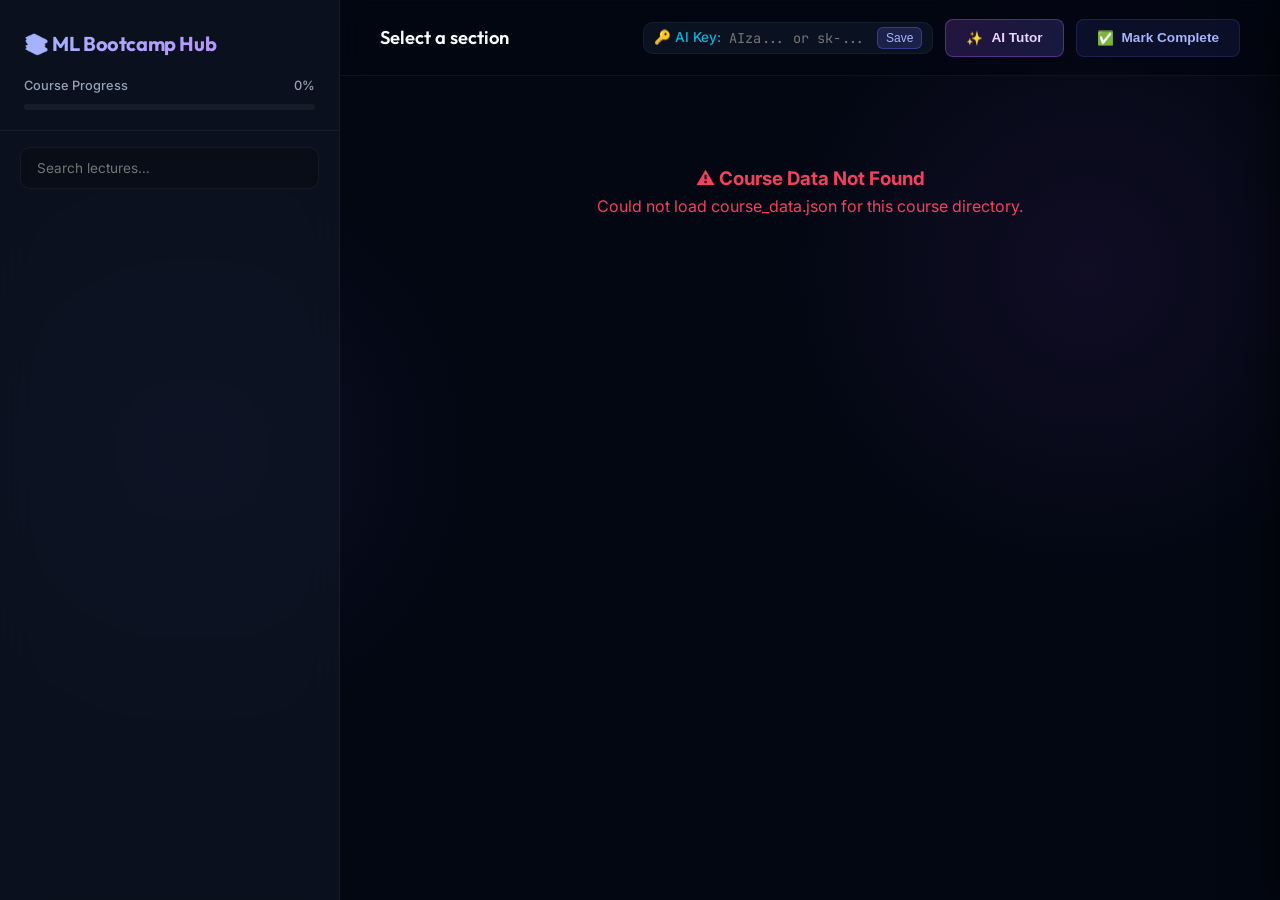
==== tutorial_dashboard.html @ dd0dc94d "initial commit" ====
<!DOCTYPE html>
<html lang="en">
<head>
    <meta charset="UTF-8">
    <meta name="viewport" content="width=device-width, initial-scale=1.0">
    <title>ML Bootcamp — Interactive Local Dashboard</title>
    <meta name="description" content="A comprehensive, transcript-based study guide linked to local course files.">
    
    <link rel="preconnect" href="https://fonts.googleapis.com">
    <link rel="preconnect" href="https://fonts.gstatic.com" crossorigin>
    <link href="https://fonts.googleapis.com/css2?family=Inter:wght@300;400;500;600;700&family=JetBrains+Mono:wght@400;500&family=Outfit:wght@500;600;700&display=swap" rel="stylesheet">
    
    <link rel="icon" href="data:image/svg+xml,<svg xmlns=%22http://www.w3.org/2000/svg%22 viewBox=%220 0 100 100%22><text y=%22.9em%22 font-size=%2290%22>🚀</text></svg>">
    <link rel="stylesheet" href="assets/css/style.css">
</head>
<body>

    <!-- SIDEBAR -->
    <aside>
        <div class="sidebar-header">
            <h1>📚 ML Bootcamp Hub</h1>
            <div class="progress-text">
                <span>Course Progress</span>
                <span id="progress-percent">0%</span>
            </div>
            <div class="progress-bar">
                <div class="progress-fill" id="progress-fill"></div>
            </div>
        </div>
        <div class="sidebar-search">
            <input type="text" class="search-input" id="search-bar" placeholder="Search lectures…">
        </div>
        <div class="sidebar-menu" id="menu-container">
            <!-- Menu items will be injected here by app.js -->
        </div>
    </aside>

    <!-- MAIN WORKSPACE -->
    <main>
        <header>
            <div class="header-title-container">
                <h2 id="header-section-title">Select a section</h2>
            </div>
            <div class="header-actions">
                <div id="tutorial-selector-container" style="display:none; align-items:center; gap:6px;">
                    <select id="tutorial-select" onchange="if(this.value) window.location.href='?file='+encodeURIComponent(this.value)" style="background:#1e293b; color:#f8fafc; border:1px solid rgba(255,255,255,0.2); padding:6px 12px; border-radius:6px; font-family:'Inter',sans-serif; cursor:pointer; font-size:13px;">
                    </select>
                    <input type="file" id="header-json-upload" accept=".json" style="display:none;" onchange="uploadHeaderTutorial(event)">
                    <button onclick="document.getElementById('header-json-upload').click()" title="Upload New Tutorial JSON" style="background:rgba(16,185,129,0.2); color:#34d399; border:1px solid rgba(16,185,129,0.4); padding:6px 10px; border-radius:6px; cursor:pointer; font-size:13px; font-weight:600;">
                        📤 +
                    </button>
                </div>
                <div class="ai-key-box">
                    <span>🔑 AI Key:</span>
                    <input type="password" id="ai-api-key-input" placeholder="AIza... or sk-...">
                    <button onclick="saveApiKey()">Save</button>
                </div>
                <button class="quick-action-btn ai-btn" onclick="toggleAIChatDrawer(true)">
                    <span>✨</span> AI Tutor
                </button>
                <button class="quick-action-btn" onclick="toggleProgressOfActive()">
                    <span>✅</span> Mark Complete
                </button>
            </div>
        </header>
        <div class="content-workspace" id="content-container">
            <!-- Content will be injected here by app.js -->
        </div>

        <!-- FLOATING SELECTION POPOVER -->
        <div id="ai-selection-popover" class="ai-selection-popover" onclick="askAIAboutSelection()">
            <span>✨</span> Explain Selection with AI
        </div>

        <!-- AI CHAT DRAWER -->
        <aside id="ai-chat-drawer" class="ai-chat-drawer">
            <div class="ai-drawer-header">
                <div class="ai-drawer-title">
                    <span>🤖</span>
                    <h3>ML Bootcamp AI Tutor</h3>
                </div>
                <button class="ai-drawer-close" onclick="toggleAIChatDrawer(false)">✕</button>
            </div>
            
            <div id="ai-context-preview" class="ai-context-preview" style="display: none;">
                <div class="ai-ctx-header">
                    <span>📌 Selected Context:</span>
                    <button onclick="clearSelectionContext()">✕</button>
                </div>
                <p id="ai-context-text"></p>
            </div>

            <div class="ai-quick-prompts">
                <button onclick="sendQuickPrompt('explain')">💡 Explain Simply</button>
                <button onclick="sendQuickPrompt('code')">💻 Show Code</button>
                <button onclick="sendQuickPrompt('interview')">❓ Interview Q&A</button>
                <button onclick="sendQuickPrompt('debug')">🔍 Debug / Tips</button>
            </div>

            <div id="ai-chat-messages" class="ai-chat-messages">
                <div class="ai-welcome">
                    <span class="ai-welcome-icon">⚡</span>
                    <h4>ML Bootcamp AI Tutor Ready</h4>
                    <p>Highlight any text in the tutorial or ask questions directly below for instant deep-dives, code snippets, and explanations!</p>
                </div>
            </div>

            <div class="ai-chat-input-area">
                <textarea id="ai-chat-input" placeholder="Ask AI anything about this lecture..." rows="2" onkeydown="if(event.key==='Enter' && !event.shiftKey){event.preventDefault(); sendAIMessage();}"></textarea>
                <div class="ai-input-actions">
                    <button class="ai-clear-btn" onclick="clearAIChatHistory()">🗑️ Clear</button>
                    <button class="ai-send-btn" onclick="sendAIMessage()">Send ↗</button>
                </div>
            </div>
        </aside>

        <!-- RESOURCES MODAL -->
        <div id="resources-modal" class="modal-overlay" onclick="closeResourcesModal(event)">
            <div class="modal-card" onclick="event.stopPropagation()">
                <div class="modal-header">
                    <div class="modal-header-title">
                        <span>📦</span>
                        <h3 id="modal-title">Session Resources</h3>
                    </div>
                    <button class="modal-close-btn" onclick="closeResourcesModal()">✕</button>
                </div>
                <div class="modal-body" id="modal-files-list">
                    <!-- File links injected here -->
                </div>
            </div>
        </div>
    </main>

    <!-- LOAD DATA & LOGIC -->
    <script src="assets/js/app.js"></script>
    <script src="assets/js/chatbot.js"></script>

</body>
</html>
---- assets/css/style.css ----
:root {
    --bg-base: #030712;
    --sidebar-bg: rgba(17, 24, 39, 0.6);
    --glass-bg: rgba(31, 41, 55, 0.4);
    --glass-border: rgba(255, 255, 255, 0.05);
    --glass-border-hover: rgba(255, 255, 255, 0.15);
    
    --text-primary: #f8fafc;
    --text-secondary: #94a3b8;
    --text-tertiary: #64748b;
    
    --accent-indigo: #6366f1;
    --accent-purple: #a855f7;
    --accent-cyan: #06b6d4;
    --accent-emerald: #10b981;
    --accent-amber: #f59e0b;
    --accent-rose: #f43f5e;
    
    --code-bg: #09090b;
    
    --font-sans: 'Inter', sans-serif;
    --font-heading: 'Outfit', sans-serif;
    --font-mono: 'JetBrains Mono', monospace;
    
    --shadow-glow: 0 0 20px rgba(99, 102, 241, 0.15);
    --transition: all 0.3s cubic-bezier(0.4, 0, 0.2, 1);
}

* {
    box-sizing: border-box;
    margin: 0;
    padding: 0;
}

body {
    background-color: var(--bg-base);
    background-image: 
        radial-gradient(circle at 15% 50%, rgba(99, 102, 241, 0.08) 0%, transparent 25%),
        radial-gradient(circle at 85% 30%, rgba(168, 85, 247, 0.08) 0%, transparent 25%);
    color: var(--text-primary);
    font-family: var(--font-sans);
    display: flex;
    height: 100vh;
    overflow: hidden;
    line-height: 1.6;
}

::-webkit-scrollbar { width: 6px; height: 6px; }
::-webkit-scrollbar-track { background: transparent; }
::-webkit-scrollbar-thumb { background: rgba(255,255,255,0.1); border-radius: 10px; }
::-webkit-scrollbar-thumb:hover { background: rgba(255,255,255,0.2); }

/* SIDEBAR */
aside {
    width: 340px;
    background: var(--sidebar-bg);
    backdrop-filter: blur(20px);
    -webkit-backdrop-filter: blur(20px);
    border-right: 1px solid var(--glass-border);
    display: flex;
    flex-direction: column;
    height: 100%;
    flex-shrink: 0;
    z-index: 10;
}

.sidebar-header {
    padding: 28px 24px 20px;
    border-bottom: 1px solid var(--glass-border);
}

.sidebar-header h1 {
    font-family: var(--font-heading);
    font-size: 1.25rem;
    font-weight: 700;
    background: linear-gradient(to right, #a5b4fc, #c084fc);
    -webkit-background-clip: text;
    -webkit-text-fill-color: transparent;
    margin-bottom: 16px;
    letter-spacing: -0.02em;
}

.progress-text {
    font-size: 0.8rem;
    font-weight: 500;
    color: var(--text-secondary);
    display: flex;
    justify-content: space-between;
    margin-bottom: 8px;
}

.progress-bar {
    width: 100%;
    height: 6px;
    background-color: rgba(255,255,255,0.05);
    border-radius: 4px;
    overflow: hidden;
}

.progress-fill {
    height: 100%;
    width: 0%;
    background: linear-gradient(to right, var(--accent-indigo), var(--accent-purple));
    border-radius: 4px;
    transition: width 0.6s cubic-bezier(0.4, 0, 0.2, 1);
    box-shadow: var(--shadow-glow);
}

.sidebar-search {
    padding: 16px 20px;
}

.search-input {
    width: 100%;
    padding: 12px 16px;
    background-color: rgba(0,0,0,0.2);
    border: 1px solid var(--glass-border);
    border-radius: 10px;
    color: var(--text-primary);
    font-size: 0.85rem;
    font-family: var(--font-sans);
    outline: none;
    transition: var(--transition);
}

.search-input:focus {
    border-color: var(--accent-indigo);
    box-shadow: 0 0 0 3px rgba(99, 102, 241, 0.1);
}

.sidebar-menu {
    flex-grow: 1;
    overflow-y: auto;
    padding: 8px 16px 24px;
}

.menu-item {
    display: flex;
    align-items: flex-start;
    padding: 14px 16px;
    border-radius: 12px;
    cursor: pointer;
    transition: var(--transition);
    margin-bottom: 8px;
    border: 1px solid transparent;
    user-select: none;
}

.menu-item:hover {
    background-color: var(--glass-bg);
    border-color: var(--glass-border);
}

.menu-item.active {
    background-color: rgba(99, 102, 241, 0.1);
    border-color: rgba(99, 102, 241, 0.2);
    box-shadow: var(--shadow-glow);
}

.menu-checkbox {
    margin-right: 14px;
    margin-top: 3px;
    width: 18px;
    height: 18px;
    accent-color: var(--accent-emerald);
    cursor: pointer;
    flex-shrink: 0;
}

.menu-item-text {
    display: flex;
    flex-direction: column;
}

.menu-item-num {
    font-family: var(--font-mono);
    font-size: 0.7rem;
    font-weight: 500;
    color: var(--text-tertiary);
    margin-bottom: 4px;
    text-transform: uppercase;
    letter-spacing: 0.05em;
}

.menu-item.active .menu-item-num {
    color: var(--accent-indigo);
}

.menu-item-title {
    font-size: 0.9rem;
    font-weight: 500;
    color: var(--text-secondary);
    line-height: 1.4;
}

.menu-item:hover .menu-item-title {
    color: var(--text-primary);
}

.menu-item.active .menu-item-title {
    color: #e0e7ff;
    font-weight: 600;
}

/* MAIN WORKSPACE */
main {
    flex-grow: 1;
    display: flex;
    flex-direction: column;
    height: 100%;
    overflow: hidden;
    position: relative;
    transition: margin-right 0.35s cubic-bezier(0.16, 1, 0.3, 1), width 0.35s cubic-bezier(0.16, 1, 0.3, 1);
}

body.ai-drawer-open main {
    margin-right: 440px;
}

header {
    height: 76px;
    border-bottom: 1px solid var(--glass-border);
    display: flex;
    align-items: center;
    justify-content: space-between;
    padding: 0 40px;
    background: rgba(3, 7, 18, 0.7);
    backdrop-filter: blur(12px);
    -webkit-backdrop-filter: blur(12px);
    flex-shrink: 0;
    z-index: 5;
}

.header-title-container h2 {
    font-family: var(--font-heading);
    font-size: 1.15rem;
    font-weight: 600;
    color: var(--text-primary);
}

.quick-action-btn {
    background: rgba(99, 102, 241, 0.1);
    border: 1px solid rgba(99, 102, 241, 0.2);
    padding: 10px 20px;
    border-radius: 8px;
    color: #a5b4fc;
    font-size: 0.85rem;
    font-weight: 600;
    cursor: pointer;
    transition: var(--transition);
    display: flex;
    align-items: center;
    gap: 8px;
}

.quick-action-btn:hover {
    background: var(--accent-indigo);
    color: #fff;
    box-shadow: 0 4px 12px rgba(99, 102, 241, 0.3);
    border-color: var(--accent-indigo);
    transform: translateY(-1px);
}

.content-workspace {
    flex-grow: 1;
    overflow-y: auto;
    padding: 48px 64px 80px;
    scroll-behavior: smooth;
}

/* CONTENT STYLES */
.section-container {
    display: none;
    max-width: 900px;
    margin: 0 auto;
    animation: slideUp 0.4s cubic-bezier(0.16, 1, 0.3, 1) forwards;
}

.section-container.active {
    display: block;
}

@keyframes slideUp {
    from { opacity: 0; transform: translateY(16px); }
    to { opacity: 1; transform: translateY(0); }
}

.section-hero {
    padding: 40px;
    background: var(--glass-bg);
    border: 1px solid var(--glass-border);
    border-radius: 20px;
    margin-bottom: 48px;
    position: relative;
    overflow: hidden;
    backdrop-filter: blur(10px);
    box-shadow: 0 8px 32px rgba(0,0,0,0.2);
}

.section-hero::before {
    content: '';
    position: absolute;
    top: 0;
    left: 0;
    width: 4px;
    height: 100%;
    background: linear-gradient(to bottom, var(--accent-indigo), var(--accent-purple));
}

.section-hero .badge {
    display: inline-block;
    padding: 6px 12px;
    background: rgba(99, 102, 241, 0.15);
    border: 1px solid rgba(99, 102, 241, 0.3);
    border-radius: 20px;
    font-family: var(--font-mono);
    font-size: 0.75rem;
    font-weight: 600;
    color: #a5b4fc;
    margin-bottom: 16px;
    letter-spacing: 0.05em;
}

.section-hero h1 {
    font-family: var(--font-heading);
    font-size: 2.2rem;
    font-weight: 700;
    margin-bottom: 12px;
    letter-spacing: -0.03em;
    color: #fff;
}

.section-hero p {
    color: var(--text-secondary);
    font-size: 1.05rem;
    line-height: 1.6;
}

/* File Attachments Block */
.files-container {
    margin-top: 24px;
    display: flex;
    flex-wrap: wrap;
    gap: 12px;
}

.file-link {
    display: inline-flex;
    align-items: center;
    gap: 8px;
    padding: 10px 16px;
    border-radius: 10px;
    text-decoration: none;
    font-weight: 600;
    font-size: 0.85rem;
    transition: var(--transition);
    border: 1px solid transparent;
}

.file-link.type-ipynb {
    background: rgba(245, 158, 11, 0.1);
    color: #fcd34d;
    border-color: rgba(245, 158, 11, 0.2);
}
.file-link.type-ipynb:hover { background: rgba(245, 158, 11, 0.2); }

.file-link.type-pdf {
    background: rgba(239, 68, 68, 0.1);
    color: #fca5a5;
    border-color: rgba(239, 68, 68, 0.2);
}
.file-link.type-pdf:hover { background: rgba(239, 68, 68, 0.2); }

.file-link.type-vtt {
    background: rgba(16, 185, 129, 0.1);
    color: #6ee7b7;
    border-color: rgba(16, 185, 129, 0.2);
}
.file-link.type-vtt:hover { background: rgba(16, 185, 129, 0.2); }

.file-link.type-zip, .file-link.type-csv {
    background: rgba(59, 130, 246, 0.1);
    color: #93c5fd;
    border-color: rgba(59, 130, 246, 0.2);
}
.file-link.type-zip:hover, .file-link.type-csv:hover { background: rgba(59, 130, 246, 0.2); }


/* Old content styles compatibility */
h2.sh {
    font-family: var(--font-heading);
    font-size: 1.5rem;
    font-weight: 600;
    margin-top: 56px;
    margin-bottom: 24px;
    color: #fff;
    display: flex;
    align-items: center;
    gap: 12px;
}

h2.sh::after {
    content: '';
    flex-grow: 1;
    height: 1px;
    background: linear-gradient(to right, var(--glass-border), transparent);
}

h3.subh {
    font-family: var(--font-heading);
    font-size: 1.15rem;
    font-weight: 600;
    margin-top: 36px;
    margin-bottom: 16px;
    color: #c084fc;
}

p.tb {
    font-size: 1rem;
    color: var(--text-secondary);
    line-height: 1.8;
    margin-bottom: 24px;
}

.callout {
    padding: 24px;
    background: rgba(31, 41, 55, 0.5);
    border: 1px solid var(--glass-border);
    border-left: 4px solid var(--accent-indigo);
    border-radius: 12px;
    margin: 32px 0;
    backdrop-filter: blur(10px);
}
.callout.tip { border-left-color: var(--accent-emerald); background: rgba(16, 185, 129, 0.05); }
.callout.warn { border-left-color: var(--accent-amber); background: rgba(245, 158, 11, 0.05); }
.callout.purple { border-left-color: var(--accent-purple); background: rgba(168, 85, 247, 0.05); }
.callout.danger { border-left-color: var(--accent-rose); background: rgba(244, 63, 94, 0.05); }

.callout h5, .callout strong { color: #fff; }

.g2 { display: grid; grid-template-columns: repeat(auto-fit, minmax(280px, 1fr)); gap: 24px; margin: 32px 0; }
.card {
    background: var(--glass-bg);
    border: 1px solid var(--glass-border);
    border-radius: 16px;
    padding: 24px;
    transition: var(--transition);
}
.card:hover { border-color: rgba(99, 102, 241, 0.4); transform: translateY(-4px); }
.card h3 { color: #e0e7ff; margin-bottom: 12px; font-weight: 600; font-family: var(--font-heading); }

ul.bl, ol.steps { padding-left: 28px; margin: 24px 0; }
ul.bl li, ol.steps li { font-size: 1rem; color: var(--text-secondary); line-height: 1.8; margin-bottom: 12px; padding-left: 8px; }

pre {
    background: var(--code-bg);
    border: 1px solid var(--glass-border);
    border-radius: 12px;
    padding: 24px;
    margin: 32px 0;
    overflow-x: auto;
}
pre code { font-family: var(--font-mono); font-size: 0.88rem; color: #f8fafc; }

table.ct { width: 100%; border-collapse: separate; border-spacing: 0; margin: 32px 0; border: 1px solid var(--glass-border); border-radius: 12px; overflow: hidden; }
.ct th { background: rgba(99, 102, 241, 0.1); color: #e0e7ff; padding: 16px 20px; text-align: left; }
.ct td { padding: 16px 20px; border-bottom: 1px solid rgba(255,255,255,0.03); color: var(--text-secondary); background: rgba(31, 41, 55, 0.3); }

/* RESOURCES TOGGLE BUTTON */
.resources-toggle-btn {
    background: linear-gradient(135deg, rgba(99, 102, 241, 0.2), rgba(168, 85, 247, 0.2));
    border: 1px solid rgba(99, 102, 241, 0.4);
    color: #fff;
    padding: 14px 28px;
    border-radius: 14px;
    font-family: var(--font-heading);
    font-size: 1.05rem;
    font-weight: 600;
    cursor: pointer;
    display: inline-flex;
    align-items: center;
    gap: 12px;
    transition: var(--transition);
    box-shadow: 0 4px 20px rgba(99, 102, 241, 0.15);
}
.resources-toggle-btn:hover {
    background: linear-gradient(135deg, rgba(99, 102, 241, 0.4), rgba(168, 85, 247, 0.4));
    border-color: #818cf8;
    transform: translateY(-2px);
    box-shadow: 0 8px 30px rgba(99, 102, 241, 0.35);
}

/* RESOURCES MODAL OVERLAY */
.modal-overlay {
    position: fixed;
    top: 0; left: 0; right: 0; bottom: 0;
    background: rgba(3, 7, 18, 0.82);
    backdrop-filter: blur(16px);
    -webkit-backdrop-filter: blur(16px);
    z-index: 1000;
    display: flex;
    align-items: center;
    justify-content: center;
    opacity: 0;
    pointer-events: none;
    transition: all 0.3s cubic-bezier(0.4, 0, 0.2, 1);
    padding: 24px;
}
.modal-overlay.active {
    opacity: 1;
    pointer-events: auto;
}

.modal-card {
    background: rgba(17, 24, 39, 0.9);
    border: 1px solid var(--glass-border-hover);
    border-radius: 20px;
    width: 100%;
    max-width: 850px;
    max-height: 85vh;
    display: flex;
    flex-direction: column;
    box-shadow: 0 25px 50px -12px rgba(0, 0, 0, 0.7), 0 0 40px rgba(99, 102, 241, 0.2);
    transform: scale(0.95);
    transition: transform 0.3s cubic-bezier(0.4, 0, 0.2, 1);
}
.modal-overlay.active .modal-card {
    transform: scale(1);
}

.modal-header {
    padding: 24px 28px;
    border-bottom: 1px solid rgba(255, 255, 255, 0.08);
    display: flex;
    align-items: center;
    justify-content: space-between;
}
.modal-header-title {
    display: flex;
    align-items: center;
    gap: 12px;
    font-size: 1.3rem;
    color: #fff;
    font-family: var(--font-heading);
    font-weight: 700;
}
.modal-close-btn {
    background: rgba(255, 255, 255, 0.05);
    border: 1px solid rgba(255, 255, 255, 0.1);
    color: var(--text-secondary);
    width: 38px; height: 38px;
    border-radius: 10px;
    font-size: 1.2rem;
    cursor: pointer;
    display: flex;
    align-items: center;
    justify-content: center;
    transition: var(--transition);
}
.modal-close-btn:hover {
    background: rgba(244, 63, 94, 0.15);
    border-color: rgba(244, 63, 94, 0.4);
    color: #f43f5e;
}

.modal-body {
    padding: 28px;
    overflow-y: auto;
    flex-grow: 1;
}

/* ──────────────────────────────────────────────
   AI CHATBOT & SELECTION STYLES
   ────────────────────────────────────────────── */

.header-actions {
    display: flex;
    align-items: center;
    gap: 12px;
}

.ai-key-box {
    display: flex;
    align-items: center;
    gap: 8px;
    background: rgba(15, 23, 42, 0.7);
    border: 1px solid var(--glass-border);
    padding: 4px 10px;
    border-radius: 10px;
    font-size: 0.85rem;
}

.ai-key-box span {
    color: var(--accent-cyan);
    font-weight: 500;
}

.ai-key-box input {
    background: transparent;
    border: none;
    color: #fff;
    font-size: 0.85rem;
    width: 140px;
    outline: none;
    font-family: var(--font-mono);
}

.ai-key-box button {
    background: rgba(99, 102, 241, 0.2);
    border: 1px solid rgba(99, 102, 241, 0.4);
    color: #a5b4fc;
    padding: 3px 8px;
    border-radius: 6px;
    font-size: 0.75rem;
    cursor: pointer;
    transition: var(--transition);
}
.ai-key-box button:hover {
    background: var(--accent-indigo);
    color: #fff;
}

.quick-action-btn.ai-btn {
    background: linear-gradient(135deg, rgba(168, 85, 247, 0.2), rgba(99, 102, 241, 0.2));
    border-color: rgba(168, 85, 247, 0.4);
    color: #e9d5ff;
}
.quick-action-btn.ai-btn:hover {
    background: linear-gradient(135deg, var(--accent-purple), var(--accent-indigo));
    color: #fff;
    box-shadow: 0 0 15px rgba(168, 85, 247, 0.3);
}

/* Floating Selection Pill */
.ai-selection-popover {
    position: absolute;
    display: none;
    align-items: center;
    gap: 8px;
    background: linear-gradient(135deg, #4f46e5, #9333ea);
    color: white;
    padding: 8px 16px;
    border-radius: 999px;
    font-size: 0.85rem;
    font-weight: 600;
    cursor: pointer;
    box-shadow: 0 8px 25px rgba(147, 51, 234, 0.5);
    border: 1px solid rgba(255, 255, 255, 0.3);
    z-index: 9999;
    animation: fadeInScale 0.2s cubic-bezier(0.16, 1, 0.3, 1);
    user-select: none;
}
.ai-selection-popover:hover {
    transform: scale(1.05);
    background: linear-gradient(135deg, #4338ca, #7e22ce);
}

@keyframes fadeInScale {
    from { opacity: 0; transform: scale(0.9) translateY(4px); }
    to { opacity: 1; transform: scale(1) translateY(0); }
}

/* Slide-over AI Chat Drawer */
.ai-chat-drawer {
    position: fixed;
    top: 0;
    right: -450px;
    width: 440px;
    height: 100vh;
    background: rgba(15, 23, 42, 0.95);
    backdrop-filter: blur(24px);
    -webkit-backdrop-filter: blur(24px);
    border-left: 1px solid rgba(255, 255, 255, 0.1);
    z-index: 1000;
    display: flex;
    flex-direction: column;
    transition: right 0.35s cubic-bezier(0.16, 1, 0.3, 1);
    box-shadow: -15px 0 40px rgba(0, 0, 0, 0.6);
}

.ai-chat-drawer.open {
    right: 0;
}

.ai-drawer-header {
    display: flex;
    align-items: center;
    justify-content: space-between;
    padding: 20px 24px;
    border-bottom: 1px solid var(--glass-border);
    background: rgba(30, 41, 59, 0.4);
}

.ai-drawer-title {
    display: flex;
    align-items: center;
    gap: 10px;
}
.ai-drawer-title span { font-size: 1.4rem; }
.ai-drawer-title h3 {
    font-family: var(--font-heading);
    font-size: 1.15rem;
    font-weight: 700;
    background: linear-gradient(to right, #38bdf8, #a855f7);
    -webkit-background-clip: text;
    -webkit-text-fill-color: transparent;
}

.ai-drawer-close {
    background: transparent;
    border: none;
    color: var(--text-secondary);
    font-size: 1.2rem;
    cursor: pointer;
    padding: 4px;
    transition: var(--transition);
}
.ai-drawer-close:hover { color: #f43f5e; }

.ai-context-preview {
    background: rgba(99, 102, 241, 0.1);
    border-bottom: 1px solid rgba(99, 102, 241, 0.2);
    padding: 12px 20px;
    font-size: 0.8rem;
}
.ai-ctx-header {
    display: flex;
    justify-content: space-between;
    align-items: center;
    color: #a5b4fc;
    font-weight: 600;
    margin-bottom: 4px;
}
.ai-ctx-header button {
    background: none; border: none; color: #a5b4fc; cursor: pointer; font-size: 0.8rem;
}
.ai-context-preview p {
    color: #e2e8f0;
    font-style: italic;
    white-space: nowrap;
    overflow: hidden;
    text-overflow: ellipsis;
}

.ai-quick-prompts {
    display: flex;
    flex-wrap: wrap;
    gap: 6px;
    padding: 12px 20px;
    border-bottom: 1px solid var(--glass-border);
    background: rgba(15, 23, 42, 0.6);
}
.ai-quick-prompts button {
    background: rgba(255, 255, 255, 0.05);
    border: 1px solid rgba(255, 255, 255, 0.1);
    color: var(--text-secondary);
    padding: 5px 10px;
    border-radius: 8px;
    font-size: 0.75rem;
    cursor: pointer;
    transition: var(--transition);
}
.ai-quick-prompts button:hover {
    background: rgba(56, 189, 248, 0.15);
    border-color: rgba(56, 189, 248, 0.4);
    color: #38bdf8;
}

.ai-chat-messages {
    flex-grow: 1;
    overflow-y: auto;
    padding: 20px;
    display: flex;
    flex-direction: column;
    gap: 16px;
}

.ai-welcome {
    text-align: center;
    padding: 40px 20px;
    color: var(--text-secondary);
}
.ai-welcome-icon {
    font-size: 2.5rem;
    display: block;
    margin-bottom: 12px;
}
.ai-welcome h4 {
    color: #fff;
    margin-bottom: 8px;
    font-size: 1.05rem;
}
.ai-welcome p { font-size: 0.85rem; }

.ai-msg {
    max-width: 90%;
    padding: 12px 16px;
    border-radius: 14px;
    font-size: 0.88rem;
    line-height: 1.5;
    word-wrap: break-word;
}
.ai-msg.user {
    align-self: flex-end;
    background: linear-gradient(135deg, var(--accent-indigo), #4f46e5);
    color: #fff;
    border-bottom-right-radius: 4px;
}
.ai-msg.assistant {
    align-self: flex-start;
    background: rgba(30, 41, 59, 0.8);
    border: 1px solid var(--glass-border);
    color: var(--text-primary);
    border-bottom-left-radius: 4px;
}
.ai-msg.assistant pre {
    background: var(--code-bg);
    padding: 10px;
    border-radius: 8px;
    margin: 8px 0;
    overflow-x: auto;
    border: 1px solid rgba(255, 255, 255, 0.08);
}
.ai-msg.assistant code {
    font-family: var(--font-mono);
    font-size: 0.8rem;
    color: #38bdf8;
}

.ai-chat-input-area {
    padding: 16px 20px;
    border-top: 1px solid var(--glass-border);
    background: rgba(15, 23, 42, 0.9);
}
.ai-chat-input-area textarea {
    width: 100%;
    background: rgba(30, 41, 59, 0.6);
    border: 1px solid var(--glass-border);
    border-radius: 10px;
    padding: 10px 14px;
    color: #fff;
    font-size: 0.85rem;
    font-family: var(--font-sans);
    resize: none;
    outline: none;
    transition: var(--transition);
}
.ai-chat-input-area textarea:focus {
    border-color: var(--accent-indigo);
    background: rgba(30, 41, 59, 0.9);
}
.ai-input-actions {
    display: flex;
    justify-content: space-between;
    align-items: center;
    margin-top: 8px;
}
.ai-clear-btn {
    background: none;
    border: none;
    color: var(--text-tertiary);
    font-size: 0.75rem;
    cursor: pointer;
    transition: var(--transition);
}
.ai-clear-btn:hover { color: #f43f5e; }

.ai-send-btn {
    background: linear-gradient(135deg, var(--accent-indigo), #4f46e5);
    border: none;
    color: white;
    padding: 6px 16px;
    border-radius: 8px;
    font-size: 0.8rem;
    font-weight: 600;
    cursor: pointer;
    transition: var(--transition);
}
.ai-send-btn:hover {
    box-shadow: 0 0 15px rgba(99, 102, 241, 0.4);
    transform: translateY(-1px);
}

/* Toast */
.ai-toast {
    position: fixed;
    bottom: 24px;
    right: 24px;
    background: #10b981;
    color: #fff;
    padding: 10px 20px;
    border-radius: 10px;
    font-weight: 600;
    font-size: 0.85rem;
    box-shadow: 0 10px 25px rgba(16, 185, 129, 0.3);
    transform: translateY(100px);
    opacity: 0;
    transition: all 0.3s cubic-bezier(0.16, 1, 0.3, 1);
    z-index: 10000;
}
.ai-toast.show {
    transform: translateY(0);
    opacity: 1;
}
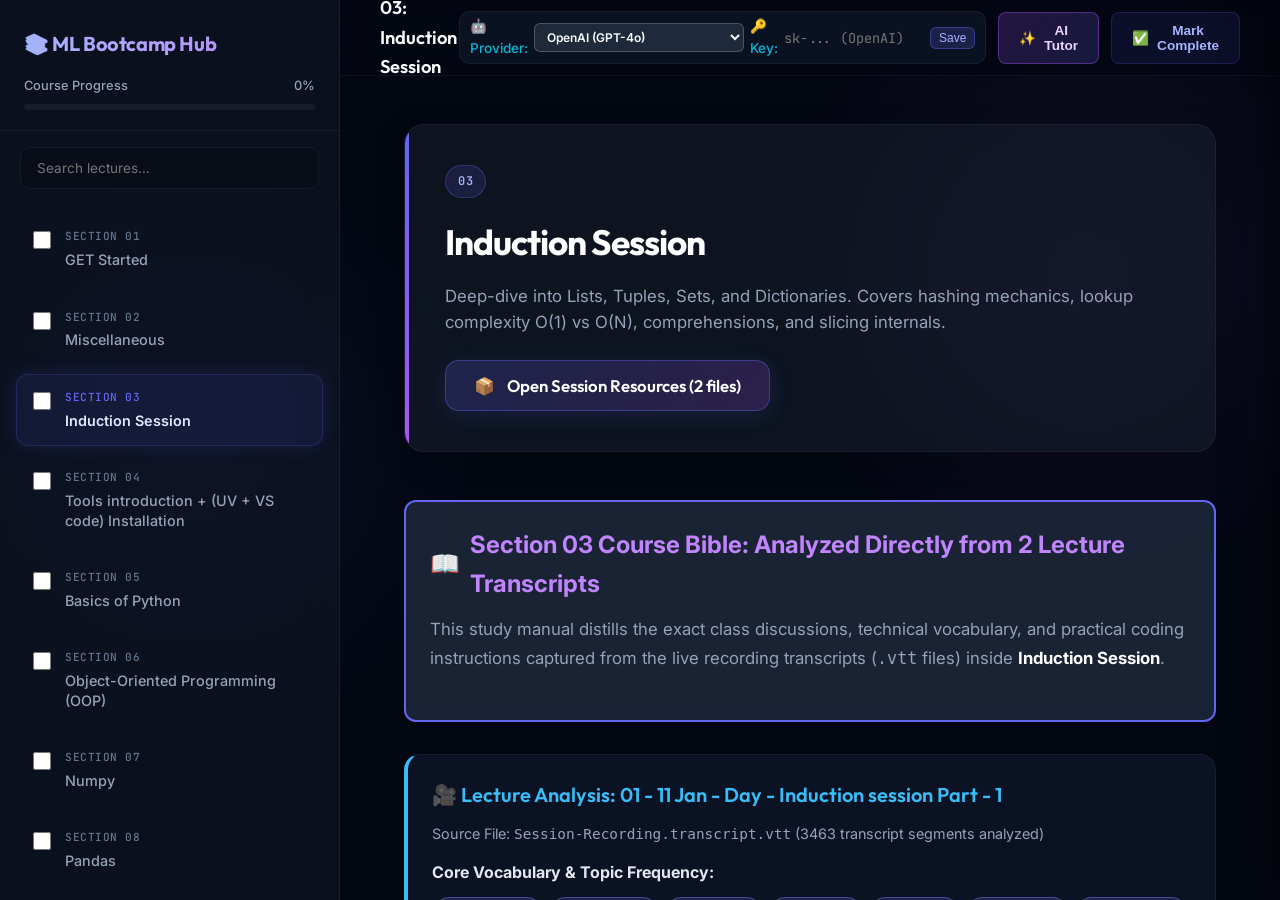
==== commit 6aaa1607: "updated" ====
--- a/tutorial_dashboard.html
+++ b/tutorial_dashboard.html
@@ -50,9 +50,18 @@
                         📤 +
                     </button>
                 </div>
-                <div class="ai-key-box">
-                    <span>🔑 AI Key:</span>
-                    <input type="password" id="ai-api-key-input" placeholder="AIza... or sk-...">
+                <div class="ai-key-box" style="display:flex; align-items:center; gap:6px;">
+                    <span>🤖 Provider:</span>
+                    <select id="ai-provider-select" onchange="onProviderChange()" style="background:#1e293b; color:#f8fafc; border:1px solid rgba(255,255,255,0.2); padding:5px 8px; border-radius:6px; font-family:'Inter',sans-serif; font-size:12px; font-weight:600; cursor:pointer; outline:none;">
+                        <option value="openai">OpenAI (GPT-4o)</option>
+                        <option value="gemini">Google Gemini</option>
+                        <option value="groq">Groq (Fast Llama / DeepSeek)</option>
+                        <option value="deepseek">DeepSeek AI</option>
+                        <option value="anthropic">Anthropic (Claude)</option>
+                        <option value="ollama">Ollama (Local AI - No Key)</option>
+                    </select>
+                    <span>🔑 Key:</span>
+                    <input type="password" id="ai-api-key-input" placeholder="sk-... (OpenAI)" style="width:140px;">
                     <button onclick="saveApiKey()">Save</button>
                 </div>
                 <button class="quick-action-btn ai-btn" onclick="toggleAIChatDrawer(true)">
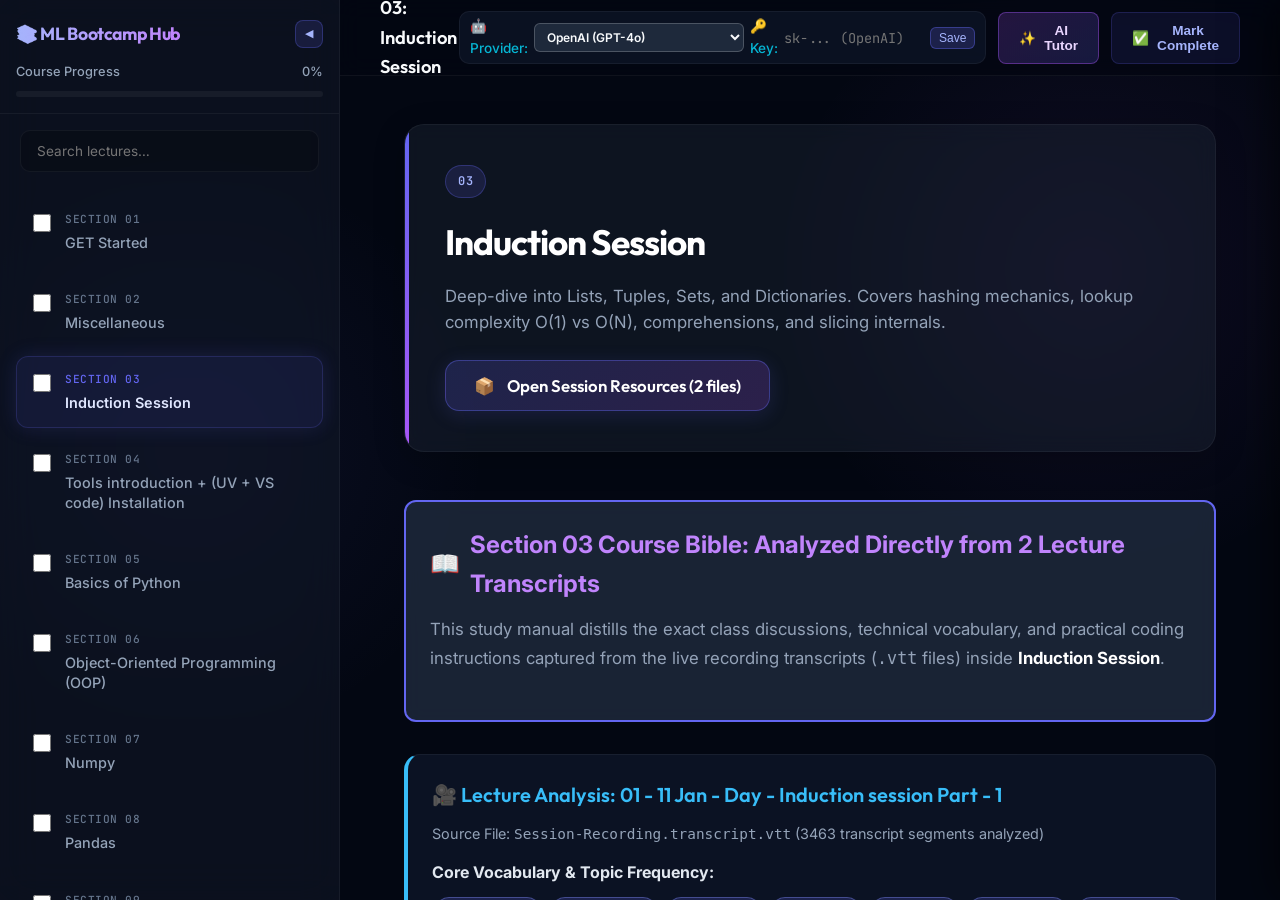
==== commit 0b205ef1: "updated" ====
--- a/tutorial_dashboard.html
+++ b/tutorial_dashboard.html
@@ -16,11 +16,16 @@
 <body>
 
     <!-- SIDEBAR -->
-    <aside>
+    <aside id="main-sidebar">
         <div class="sidebar-header">
-            <h1>📚 ML Bootcamp Hub</h1>
+            <div class="sidebar-header-top">
+                <h1 id="sidebar-title">📚 ML Bootcamp Hub</h1>
+                <button class="sidebar-toggle-btn" id="sidebar-toggle-btn" onclick="toggleSidebar()" title="Shrink / Expand sidebar">
+                    ◀
+                </button>
+            </div>
             <div class="progress-text">
-                <span>Course Progress</span>
+                <span id="sidebar-progress-label">Course Progress</span>
                 <span id="progress-percent">0%</span>
             </div>
             <div class="progress-bar">
@@ -83,12 +88,18 @@
 
         <!-- AI CHAT DRAWER -->
         <aside id="ai-chat-drawer" class="ai-chat-drawer">
+            <!-- Drag-resize handle (left edge) -->
+            <div class="ai-drawer-resize-handle" id="ai-drawer-resize-handle" title="Drag to resize"></div>
+
             <div class="ai-drawer-header">
                 <div class="ai-drawer-title">
                     <span>🤖</span>
-                    <h3>ML Bootcamp AI Tutor</h3>
+                    <h3 id="ai-drawer-heading">ML Bootcamp AI Tutor</h3>
                 </div>
-                <button class="ai-drawer-close" onclick="toggleAIChatDrawer(false)">✕</button>
+                <div style="display:flex;align-items:center;gap:8px;">
+                    <button class="ai-expand-btn" onclick="expandAIDrawer()" title="Expand / Shrink panel">⤢</button>
+                    <button class="ai-drawer-close" onclick="toggleAIChatDrawer(false)">✕</button>
+                </div>
             </div>
             
             <div id="ai-context-preview" class="ai-context-preview" style="display: none;">
--- a/assets/css/style.css
+++ b/assets/css/style.css
@@ -51,8 +51,9 @@
 ::-webkit-scrollbar-thumb:hover { background: rgba(255,255,255,0.2); }
 
 /* SIDEBAR */
-aside {
-    width: 340px;
+aside#main-sidebar {
+    width: var(--sidebar-width, 340px);
+    min-width: 56px;
     background: var(--sidebar-bg);
     backdrop-filter: blur(20px);
     -webkit-backdrop-filter: blur(20px);
@@ -62,22 +63,83 @@
     height: 100%;
     flex-shrink: 0;
     z-index: 10;
+    transition: width 0.3s cubic-bezier(0.4, 0, 0.2, 1), min-width 0.3s;
+    overflow: hidden;
+}
+
+aside#main-sidebar.collapsed {
+    width: 56px !important;
+    min-width: 56px;
+}
+
+aside#main-sidebar.collapsed .sidebar-search,
+aside#main-sidebar.collapsed .sidebar-menu,
+aside#main-sidebar.collapsed .progress-text,
+aside#main-sidebar.collapsed .progress-bar,
+aside#main-sidebar.collapsed #sidebar-progress-label,
+aside#main-sidebar.collapsed #sidebar-title {
+    display: none;
+}
+
+aside#main-sidebar.collapsed .sidebar-toggle-btn {
+    transform: rotate(180deg);
+    margin: 0 auto;
+}
+
+aside#main-sidebar.collapsed .sidebar-header {
+    padding: 16px 8px;
+    align-items: center;
+}
+
+aside#main-sidebar.collapsed .sidebar-header-top {
+    justify-content: center;
+}
+
+.sidebar-header-top {
+    display: flex;
+    align-items: center;
+    justify-content: space-between;
+    margin-bottom: 14px;
+}
+
+.sidebar-toggle-btn {
+    background: rgba(99,102,241,0.15);
+    border: 1px solid rgba(99,102,241,0.3);
+    color: #a5b4fc;
+    width: 28px;
+    height: 28px;
+    border-radius: 8px;
+    font-size: 0.7rem;
+    cursor: pointer;
+    display: flex;
+    align-items: center;
+    justify-content: center;
+    flex-shrink: 0;
+    transition: var(--transition);
+    line-height: 1;
+}
+.sidebar-toggle-btn:hover {
+    background: var(--accent-indigo);
+    color: #fff;
+    box-shadow: 0 0 12px rgba(99,102,241,0.4);
 }
 
 .sidebar-header {
-    padding: 28px 24px 20px;
+    padding: 20px 16px 16px;
     border-bottom: 1px solid var(--glass-border);
 }
 
 .sidebar-header h1 {
     font-family: var(--font-heading);
-    font-size: 1.25rem;
+    font-size: 1.1rem;
     font-weight: 700;
     background: linear-gradient(to right, #a5b4fc, #c084fc);
     -webkit-background-clip: text;
     -webkit-text-fill-color: transparent;
-    margin-bottom: 16px;
     letter-spacing: -0.02em;
+    white-space: nowrap;
+    overflow: hidden;
+    text-overflow: ellipsis;
 }
 
 .progress-text {
@@ -210,11 +272,11 @@
     height: 100%;
     overflow: hidden;
     position: relative;
-    transition: margin-right 0.35s cubic-bezier(0.16, 1, 0.3, 1), width 0.35s cubic-bezier(0.16, 1, 0.3, 1);
+    transition: margin-right 0.35s cubic-bezier(0.16, 1, 0.3, 1);
 }
 
 body.ai-drawer-open main {
-    margin-right: 440px;
+    margin-right: var(--ai-drawer-open-width, 440px);
 }
 
 header {
@@ -664,8 +726,10 @@
 .ai-chat-drawer {
     position: fixed;
     top: 0;
-    right: -450px;
-    width: 440px;
+    right: calc(-1 * var(--ai-drawer-width, 440px) - 10px);
+    width: var(--ai-drawer-width, 440px);
+    min-width: 320px;
+    max-width: 90vw;
     height: 100vh;
     background: rgba(15, 23, 42, 0.95);
     backdrop-filter: blur(24px);
@@ -680,6 +744,45 @@
 
 .ai-chat-drawer.open {
     right: 0;
+}
+
+/* Drag resize handle on left edge of AI panel */
+.ai-drawer-resize-handle {
+    position: absolute;
+    top: 0;
+    left: 0;
+    width: 6px;
+    height: 100%;
+    cursor: ew-resize;
+    z-index: 10;
+    background: transparent;
+    transition: background 0.2s;
+}
+.ai-drawer-resize-handle:hover,
+.ai-drawer-resize-handle.dragging {
+    background: linear-gradient(to right, rgba(99,102,241,0.5), transparent);
+}
+
+/* Expand / Shrink button */
+.ai-expand-btn {
+    background: rgba(99,102,241,0.15);
+    border: 1px solid rgba(99,102,241,0.3);
+    color: #a5b4fc;
+    width: 28px;
+    height: 28px;
+    border-radius: 8px;
+    font-size: 1rem;
+    line-height: 1;
+    cursor: pointer;
+    display: flex;
+    align-items: center;
+    justify-content: center;
+    transition: var(--transition);
+}
+.ai-expand-btn:hover {
+    background: var(--accent-indigo);
+    color: #fff;
+    box-shadow: 0 0 12px rgba(99,102,241,0.4);
 }
 
 .ai-drawer-header {
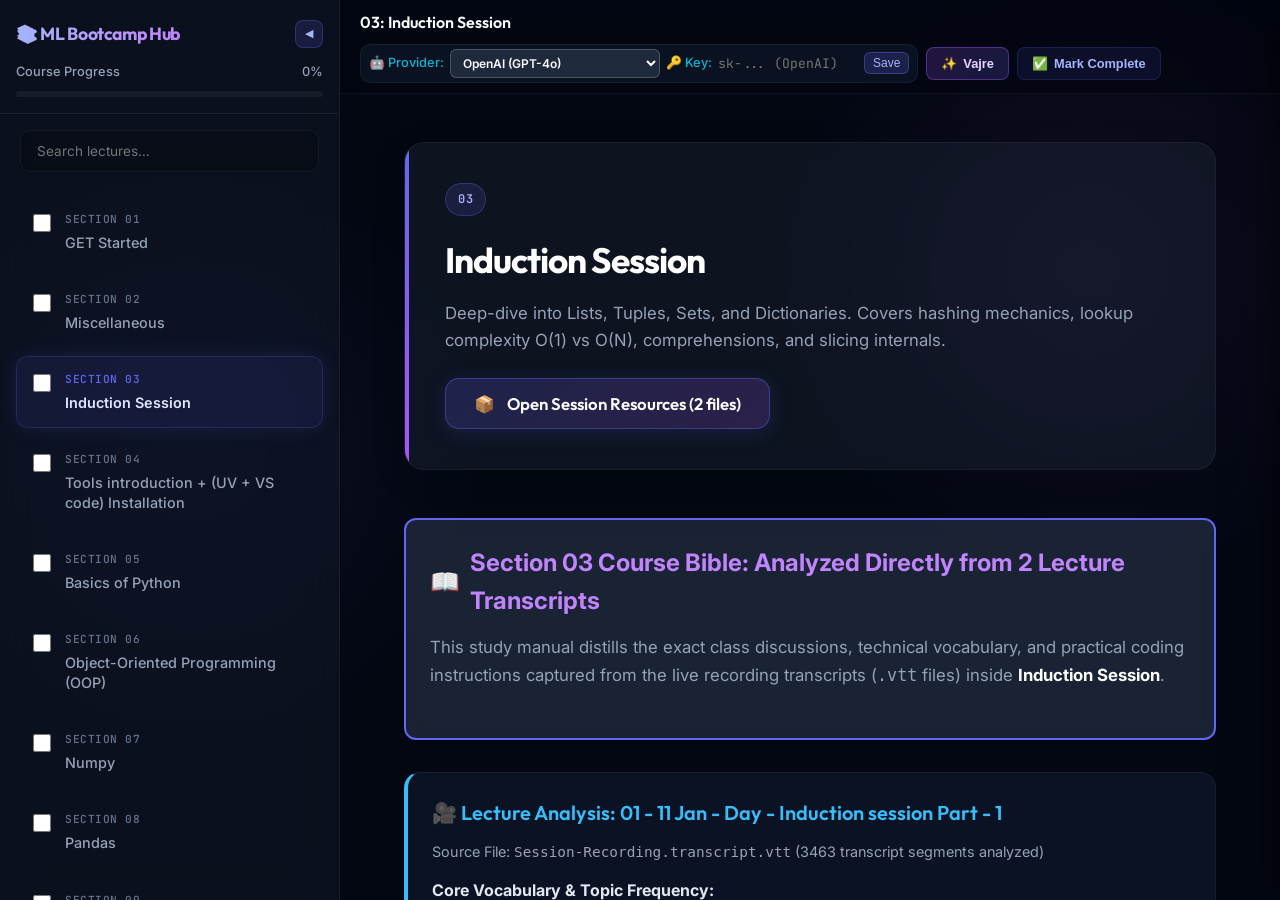
==== commit 06942127: "updated" ====
--- a/tutorial_dashboard.html
+++ b/tutorial_dashboard.html
@@ -70,7 +70,7 @@
                     <button onclick="saveApiKey()">Save</button>
                 </div>
                 <button class="quick-action-btn ai-btn" onclick="toggleAIChatDrawer(true)">
-                    <span>✨</span> AI Tutor
+                    <span>✨</span> Vajre
                 </button>
                 <button class="quick-action-btn" onclick="toggleProgressOfActive()">
                     <span>✅</span> Mark Complete
@@ -83,7 +83,7 @@
 
         <!-- FLOATING SELECTION POPOVER -->
         <div id="ai-selection-popover" class="ai-selection-popover" onclick="askAIAboutSelection()">
-            <span>✨</span> Explain Selection with AI
+            <span>✨</span> Explain with Vajre
         </div>
 
         <!-- AI CHAT DRAWER -->
@@ -94,7 +94,7 @@
             <div class="ai-drawer-header">
                 <div class="ai-drawer-title">
                     <span>🤖</span>
-                    <h3 id="ai-drawer-heading">ML Bootcamp AI Tutor</h3>
+                    <h3 id="ai-drawer-heading">Vajre AI</h3>
                 </div>
                 <div style="display:flex;align-items:center;gap:8px;">
                     <button class="ai-expand-btn" onclick="expandAIDrawer()" title="Expand / Shrink panel">⤢</button>
@@ -120,13 +120,13 @@
             <div id="ai-chat-messages" class="ai-chat-messages">
                 <div class="ai-welcome">
                     <span class="ai-welcome-icon">⚡</span>
-                    <h4>ML Bootcamp AI Tutor Ready</h4>
+                    <h4>Vajre AI Ready</h4>
                     <p>Highlight any text in the tutorial or ask questions directly below for instant deep-dives, code snippets, and explanations!</p>
                 </div>
             </div>
 
             <div class="ai-chat-input-area">
-                <textarea id="ai-chat-input" placeholder="Ask AI anything about this lecture..." rows="2" onkeydown="if(event.key==='Enter' && !event.shiftKey){event.preventDefault(); sendAIMessage();}"></textarea>
+                <textarea id="ai-chat-input" placeholder="Ask Vajre anything about this lecture..." rows="2" onkeydown="if(event.key==='Enter' && !event.shiftKey){event.preventDefault(); sendAIMessage();}"></textarea>
                 <div class="ai-input-actions">
                     <button class="ai-clear-btn" onclick="clearAIChatHistory()">🗑️ Clear</button>
                     <button class="ai-send-btn" onclick="sendAIMessage()">Send ↗</button>
--- a/assets/css/style.css
+++ b/assets/css/style.css
@@ -267,12 +267,15 @@
 /* MAIN WORKSPACE */
 main {
     flex-grow: 1;
+    flex-shrink: 1;
+    min-width: 0;                    /* ← crucial: lets flexbox shrink/grow correctly */
     display: flex;
     flex-direction: column;
     height: 100%;
     overflow: hidden;
     position: relative;
-    transition: margin-right 0.35s cubic-bezier(0.16, 1, 0.3, 1);
+    transition: margin-right 0.3s cubic-bezier(0.16, 1, 0.3, 1),
+                width 0.3s cubic-bezier(0.16, 1, 0.3, 1);
 }
 
 body.ai-drawer-open main {
@@ -280,39 +283,54 @@
 }
 
 header {
-    height: 76px;
+    min-height: 64px;
+    height: auto;
     border-bottom: 1px solid var(--glass-border);
     display: flex;
     align-items: center;
     justify-content: space-between;
-    padding: 0 40px;
+    flex-wrap: wrap;
+    gap: 8px;
+    padding: 10px 20px;
     background: rgba(3, 7, 18, 0.7);
     backdrop-filter: blur(12px);
     -webkit-backdrop-filter: blur(12px);
     flex-shrink: 0;
     z-index: 5;
+    overflow: hidden;
+}
+
+.header-title-container {
+    flex-shrink: 1;
+    min-width: 0;
+    overflow: hidden;
 }
 
 .header-title-container h2 {
     font-family: var(--font-heading);
-    font-size: 1.15rem;
+    font-size: 1rem;
     font-weight: 600;
     color: var(--text-primary);
+    white-space: nowrap;
+    overflow: hidden;
+    text-overflow: ellipsis;
 }
 
 .quick-action-btn {
     background: rgba(99, 102, 241, 0.1);
     border: 1px solid rgba(99, 102, 241, 0.2);
-    padding: 10px 20px;
+    padding: 8px 14px;
     border-radius: 8px;
     color: #a5b4fc;
-    font-size: 0.85rem;
-    font-weight: 600;
-    cursor: pointer;
-    transition: var(--transition);
-    display: flex;
-    align-items: center;
-    gap: 8px;
+    font-size: 0.8rem;
+    font-weight: 600;
+    cursor: pointer;
+    transition: var(--transition);
+    display: flex;
+    align-items: center;
+    gap: 6px;
+    white-space: nowrap;
+    flex-shrink: 0;
 }
 
 .quick-action-btn:hover {
@@ -638,31 +656,41 @@
 .header-actions {
     display: flex;
     align-items: center;
-    gap: 12px;
+    flex-wrap: wrap;
+    gap: 8px;
+    flex-shrink: 0;
+    max-width: 100%;
 }
 
 .ai-key-box {
     display: flex;
     align-items: center;
-    gap: 8px;
+    gap: 6px;
     background: rgba(15, 23, 42, 0.7);
     border: 1px solid var(--glass-border);
-    padding: 4px 10px;
+    padding: 4px 8px;
     border-radius: 10px;
-    font-size: 0.85rem;
+    font-size: 0.8rem;
+    flex-shrink: 1;
+    min-width: 0;
+    overflow: hidden;
 }
 
 .ai-key-box span {
     color: var(--accent-cyan);
     font-weight: 500;
+    white-space: nowrap;
+    flex-shrink: 0;
 }
 
 .ai-key-box input {
     background: transparent;
     border: none;
     color: #fff;
-    font-size: 0.85rem;
-    width: 140px;
+    font-size: 0.82rem;
+    width: 100px;
+    min-width: 60px;
+    flex-shrink: 1;
     outline: none;
     font-family: var(--font-mono);
 }
